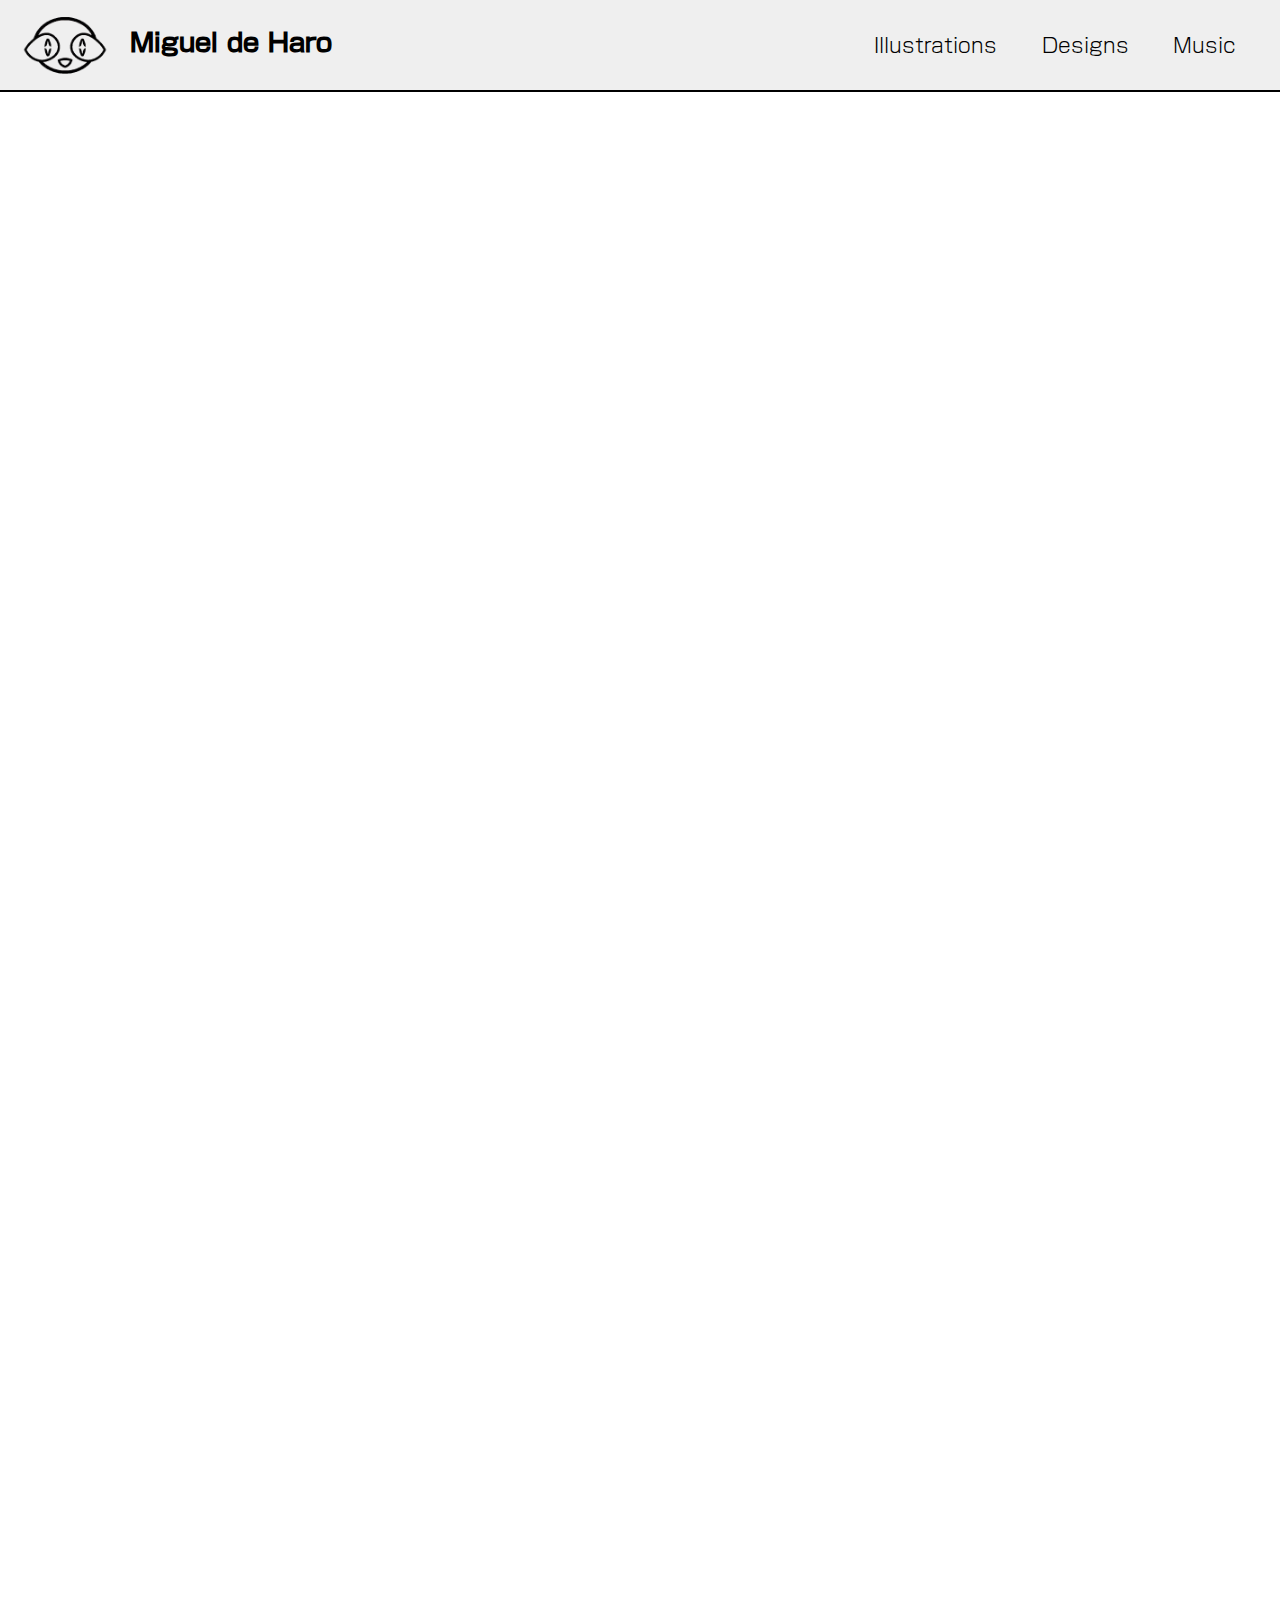
==== index_Designs.html @ ac456928 "Lots of things" ====
<html>
  <head>
    <title>Designs | deharovirtual</title>
    <link rel="stylesheet" href="styles_Designs.css">
    <link rel="icon" type="image/png" href="./Imgs/General/Logo-Transparente.png">
      <!-- Google tag (gtag.js) -->
   <script async src="https://www.googletagmanager.com/gtag/js?id=G-FHRJX06XB6"></script>
   <script>
      window.dataLayer = window.dataLayer || [];
      function gtag(){dataLayer.push(arguments);}
      gtag('js', new Date());
      gtag('config', 'G-FHRJX06XB6');
   </script>
  </head>
  <body>
    <div id="topBar">
      <img id="logoBar" src="./Imgs/General/Logo-Outline.png">
      <h2 id="nameBar">Miguel de Haro</h2>
      <div id="buttons">
        <a id="top_button" href="index_Illustrations.html">Illustrations</a>
        <a id="top_button" href="index_Designs.html">Designs</a>
        <a id="top_button" href="index_Music.html">Music</a>
      </div>
    </div>
  </body>
</html>
---- styles_Designs.css ----
@font-face {
  font-family: 'light';
  src: url('Fonts/AOTFShinGoProLight.otf');
  font-weight: normal;
}

@font-face {
  font-family: 'medium';
  src: url('Fonts/AOTFShinGoProMedium.otf');
  font-weight: normal;
}

*{
  font-family: 'light';

}

body{
  height:400%;
  width:100%;
  margin:0;
  display: flex;
  background-color: #ffffff;
}

#topBar{
  position:fixed;
  display:flex;
  justify-content: center;
  align-items: center;
  top:0;
  height:10%;
  width:100%;
  background-color: #efefef;
  border-bottom: 2px solid #000000;
}

#logoBar{
  position: relative;
  top:0;
  left: 20px;
  max-width:100%;
  max-height:100%;
}

#nameBar{
  position: relative;
  text-align: left;
  width:auto;
  left:0%;
  top: -3%;
  font-size: 2vw;
  margin-right: auto;
  margin-left: 40px;
  font-weight: bolder;
  font-family: 'medium';
}

#buttons{
  display: flex;
  justify-content:space-evenly;
  width: 450px;
  height: fit-content;
  margin-bottom: 20px;
}

#top_button{
  max-width: fit-content;
  max-height: fit-content;
  align-items: center;
  width: fit-content;
  height: 20px;
  position: relative;
  top: -100%;
  font-size: 20px;
  color: black;
  text-decoration: none;
}
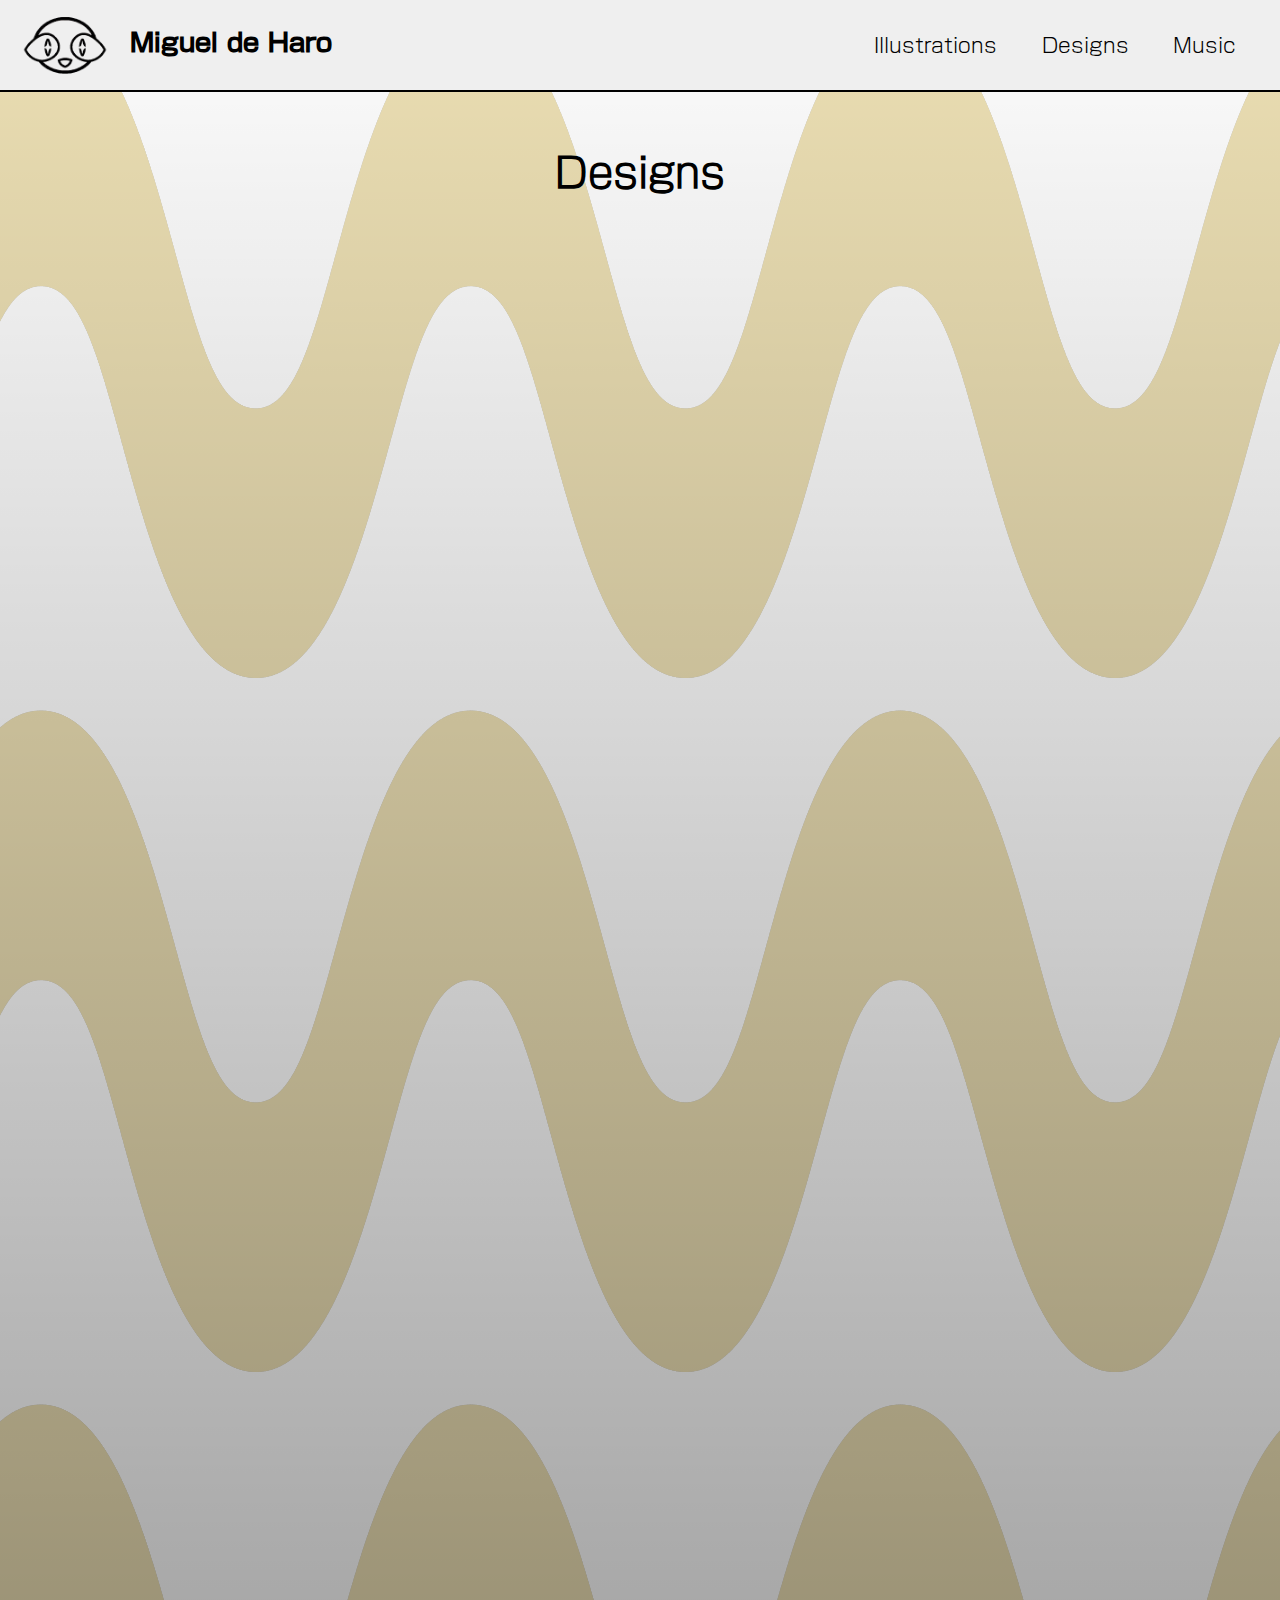
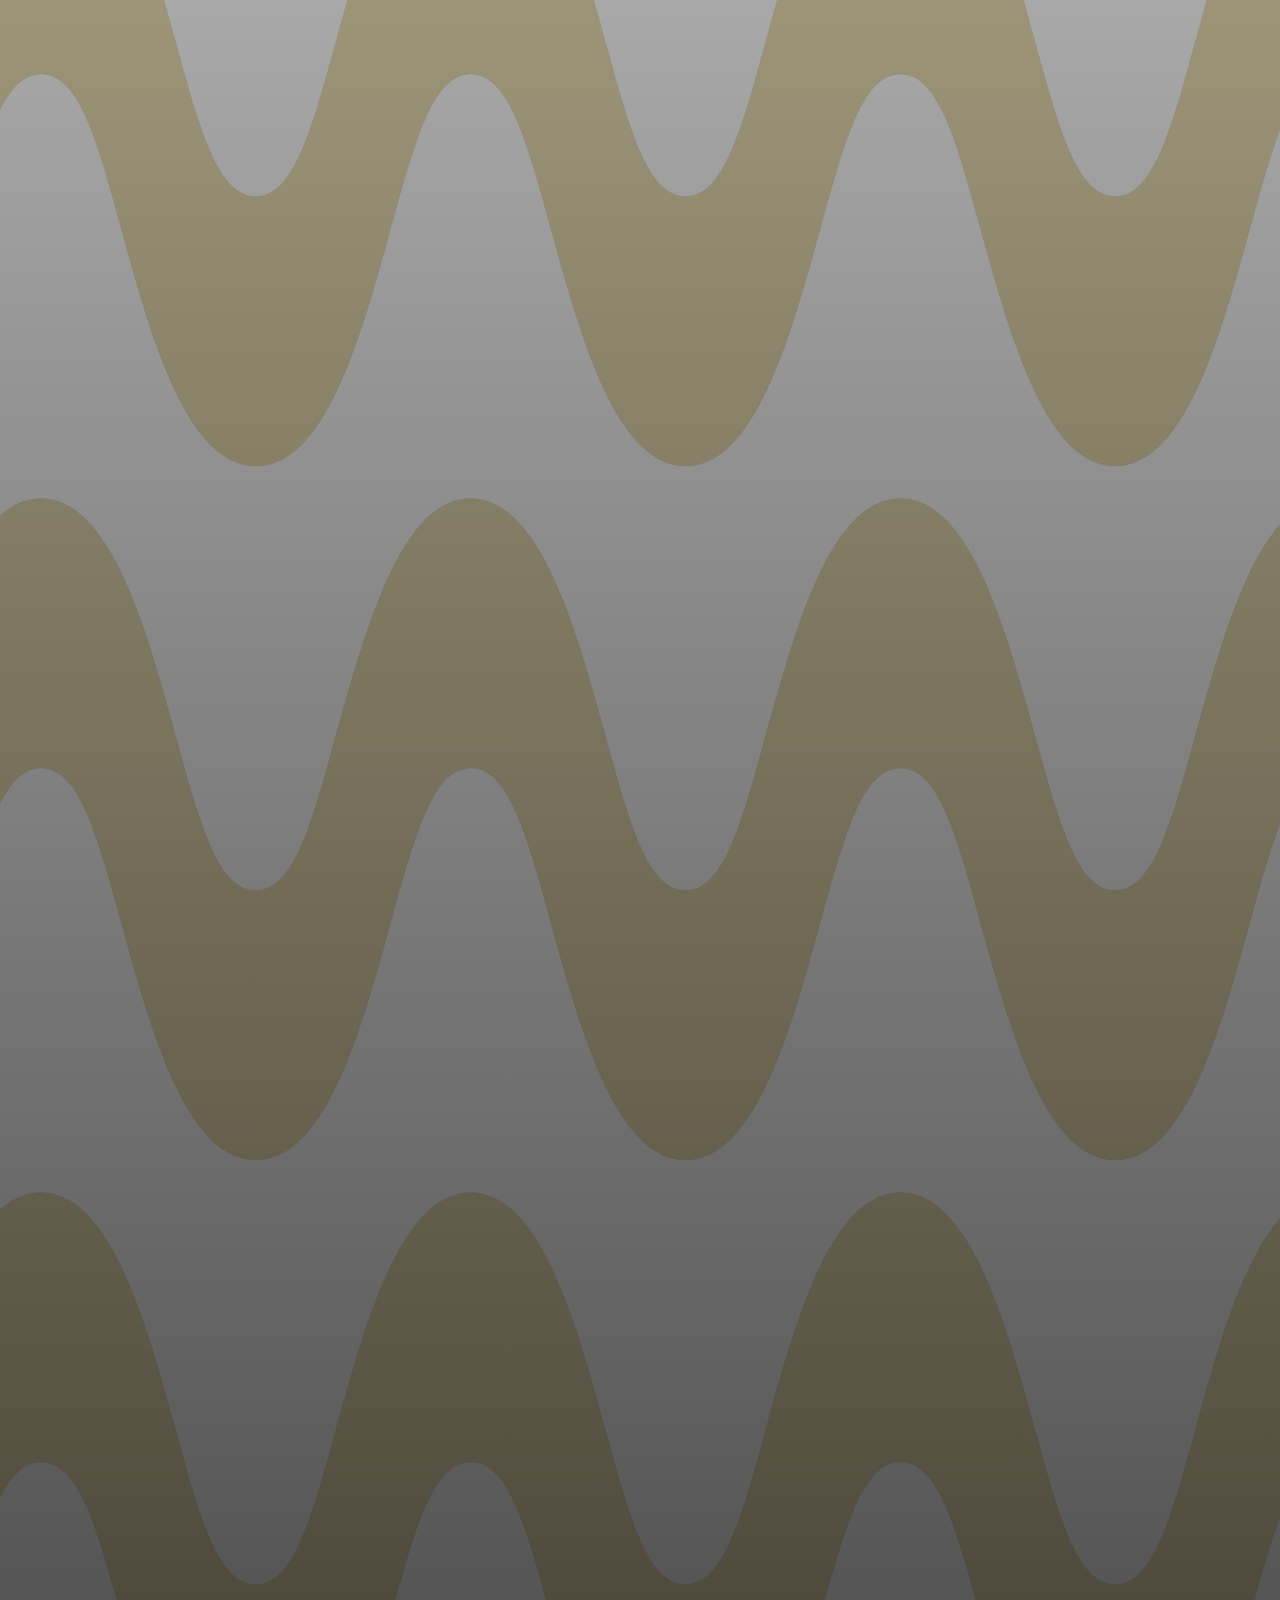
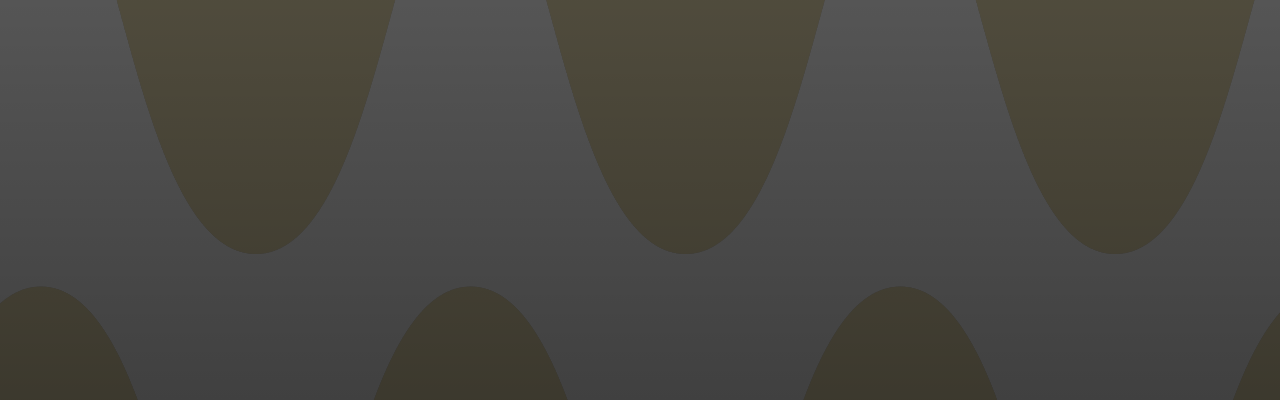
==== commit a3e61a4b: "3 pages now working as they should" ====
--- a/index_Designs.html
+++ b/index_Designs.html
@@ -13,9 +13,17 @@
    </script>
   </head>
   <body>
+  <div id="main-screen">
+    <div id="content">
+      <h2>Designs</h2>
+      <div id="Designs">
+
+        
+      </div>
+    </div>
     <div id="topBar">
       <img id="logoBar" src="./Imgs/General/Logo-Outline.png">
-      <h2 id="nameBar">Miguel de Haro</h2>
+      <a href="index.html" id="nameBar">Miguel de Haro</a>
       <div id="buttons">
         <a id="top_button" href="index_Illustrations.html">Illustrations</a>
         <a id="top_button" href="index_Designs.html">Designs</a>
--- a/styles_Designs.css
+++ b/styles_Designs.css
@@ -54,6 +54,8 @@
   margin-left: 40px;
   font-weight: bolder;
   font-family: 'medium';
+  text-decoration: none;
+  color: black;
 }
 
 #buttons{
@@ -75,4 +77,38 @@
   font-size: 20px;
   color: black;
   text-decoration: none;
+}
+
+#main-screen{
+  position: absolute;
+  width: 100%;
+  height: 400%;
+  background-repeat: repeat-y;
+  background-image: linear-gradient(rgba(0, 0, 0, 0.01), rgba(0, 0, 0, 0.75)), url(Imgs/General/banner_fixed.png);
+
+}
+
+#content{
+  position: relative;
+  margin-top: 100px;
+  margin-left: 50px;
+  margin-right: 50px;
+  display: flex;
+  flex-direction: column;
+  align-items: center;
+  justify-content: center;
+
+}
+
+#image{
+  width: 350px;
+  height: 350px;
+
+}
+
+#content h2{
+  font-size: 40px;
+  font-weight: bolder;
+
+
 }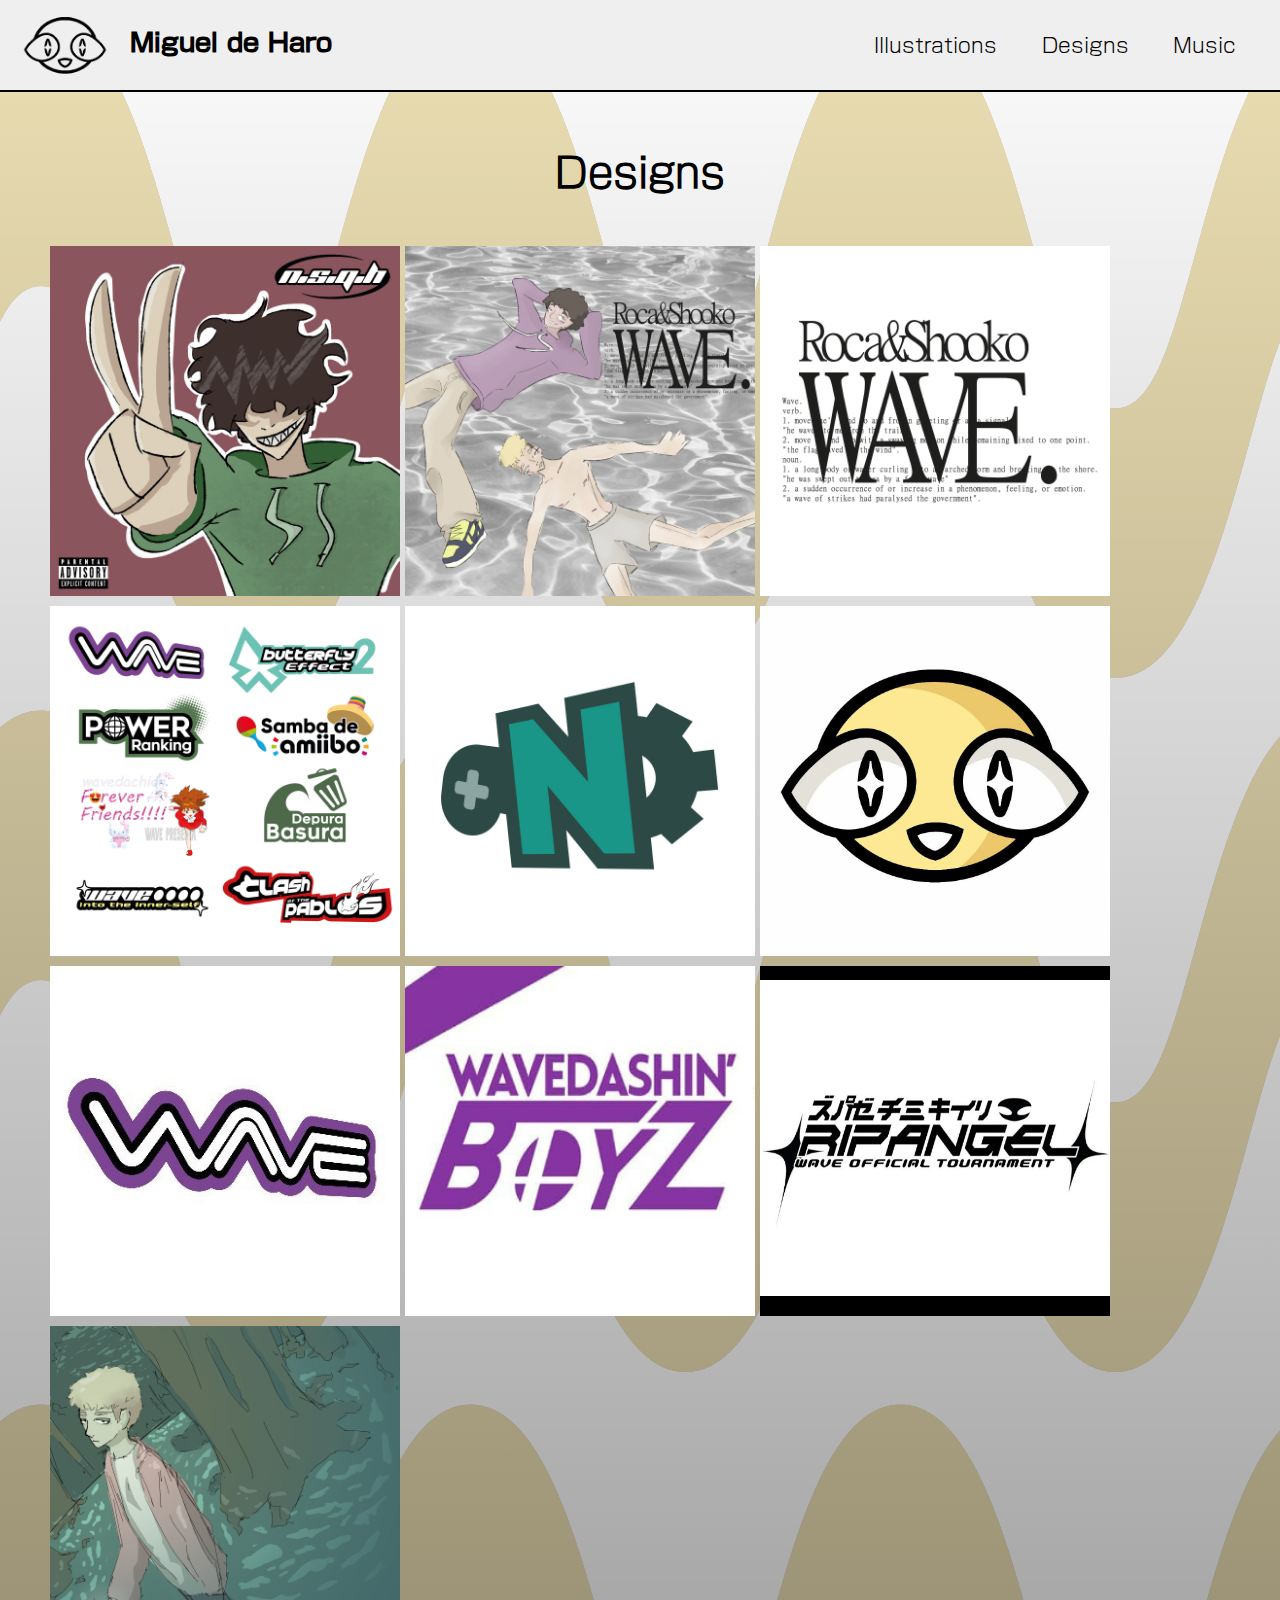
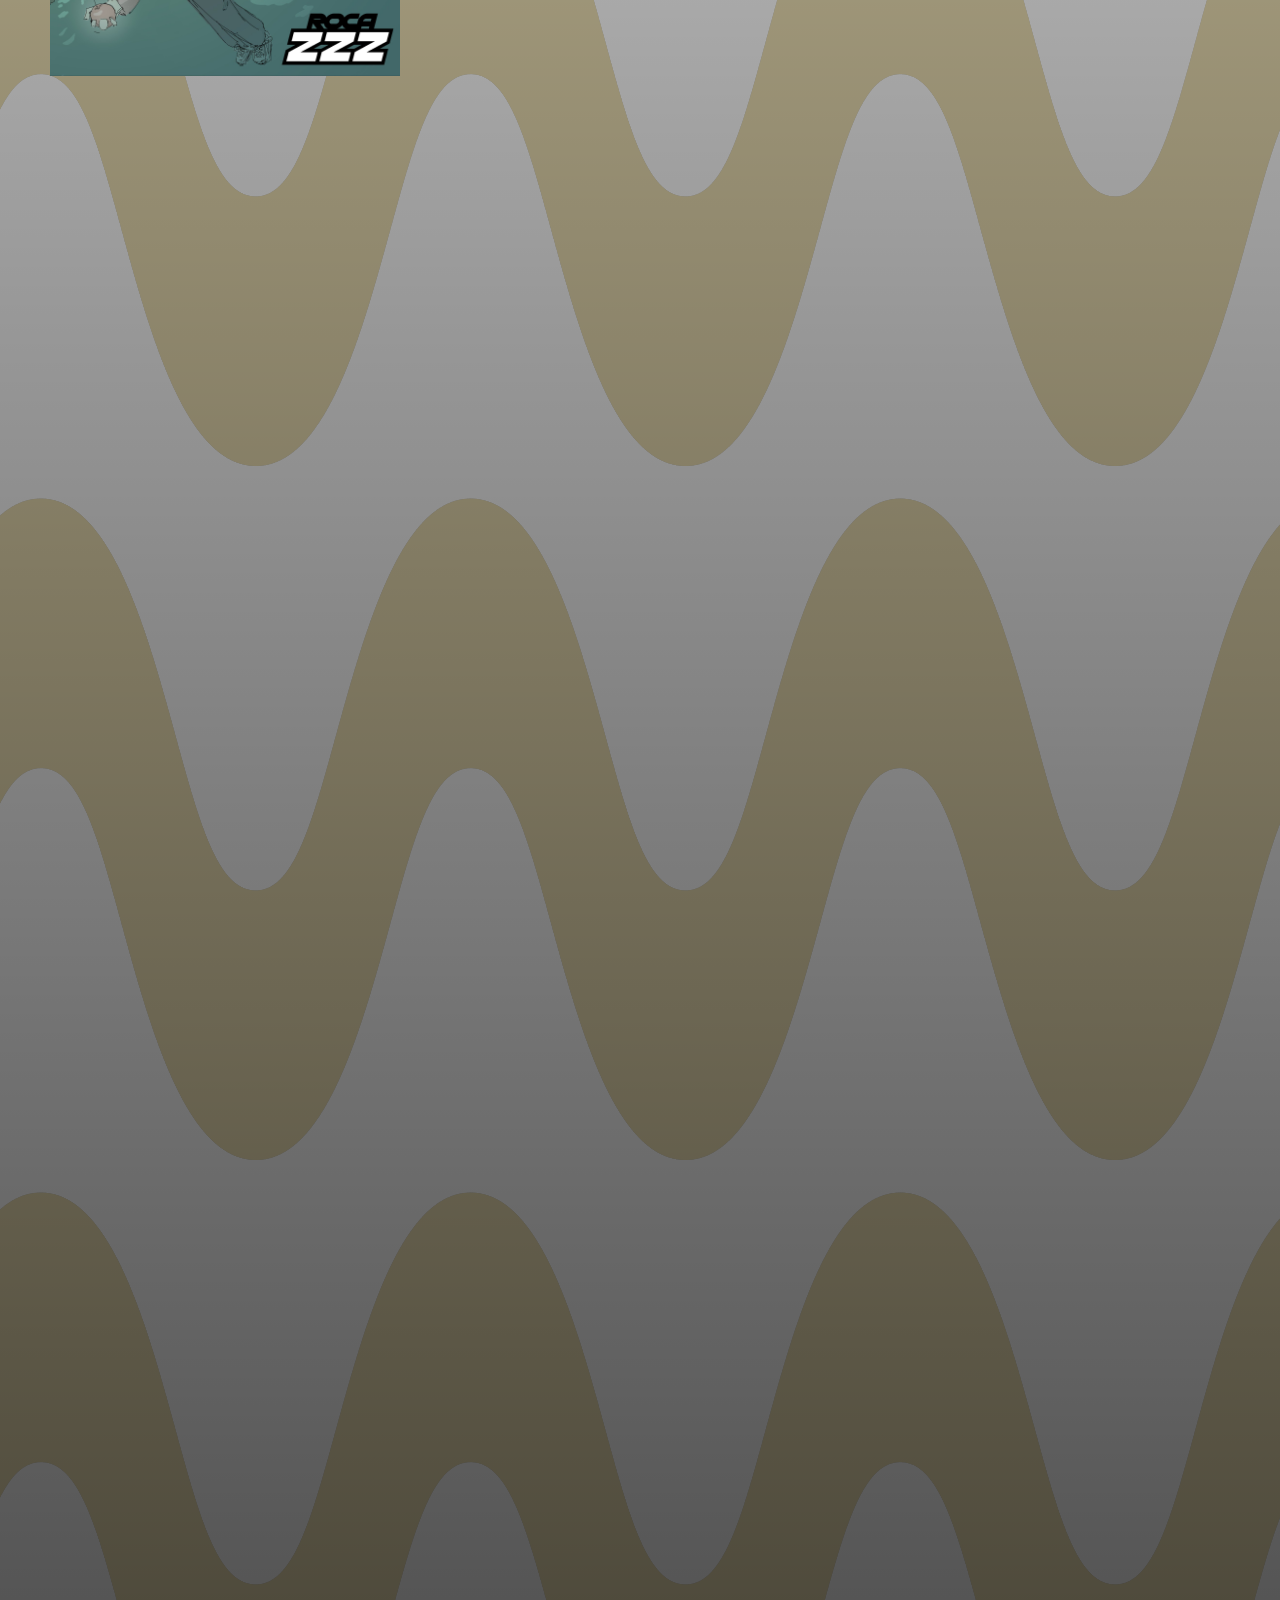
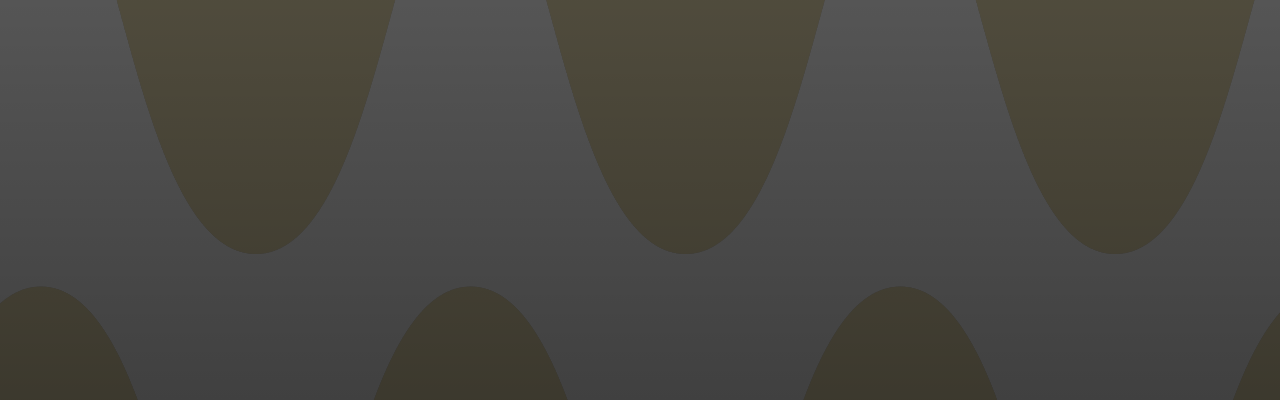
==== commit f1d4196c: "web beta done!" ====
--- a/index_Designs.html
+++ b/index_Designs.html
@@ -17,8 +17,16 @@
     <div id="content">
       <h2>Designs</h2>
       <div id="Designs">
-
-        
+        <img id="image" src="Imgs/Design/Design1.png">
+        <img id="image" src="Imgs/Design/Design2.png">
+        <img id="image" src="Imgs/Design/Design3.png">
+        <img id="image" src="Imgs/Design/Design4.png">
+        <img id="image" src="Imgs/Design/Design5.png">
+        <img id="image" src="Imgs/Design/Design6.png">
+        <img id="image" src="Imgs/Design/Design7.png">
+        <img id="image" src="Imgs/Design/Design8.png">
+        <img id="image" src="Imgs/Design/Design9.png">
+        <img id="image" src="Imgs/Design/Design10.png">
       </div>
     </div>
     <div id="topBar">
